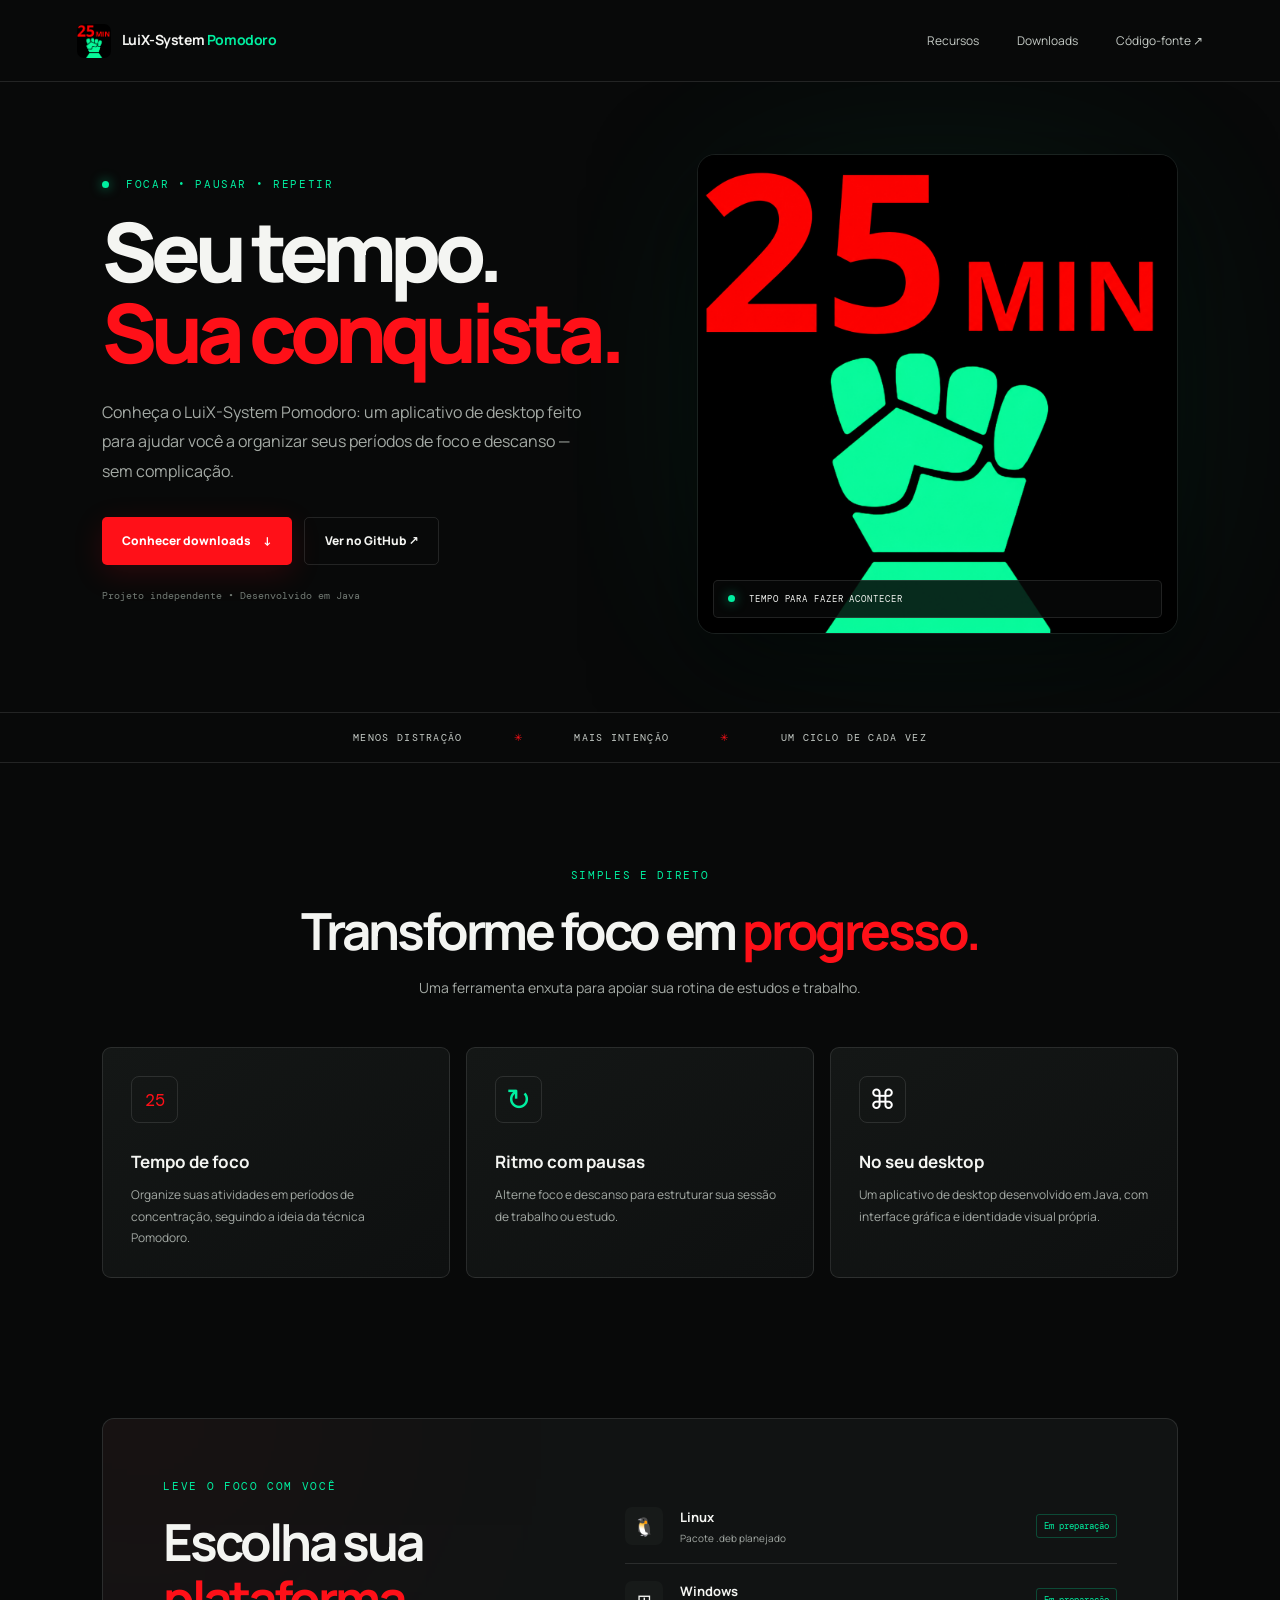
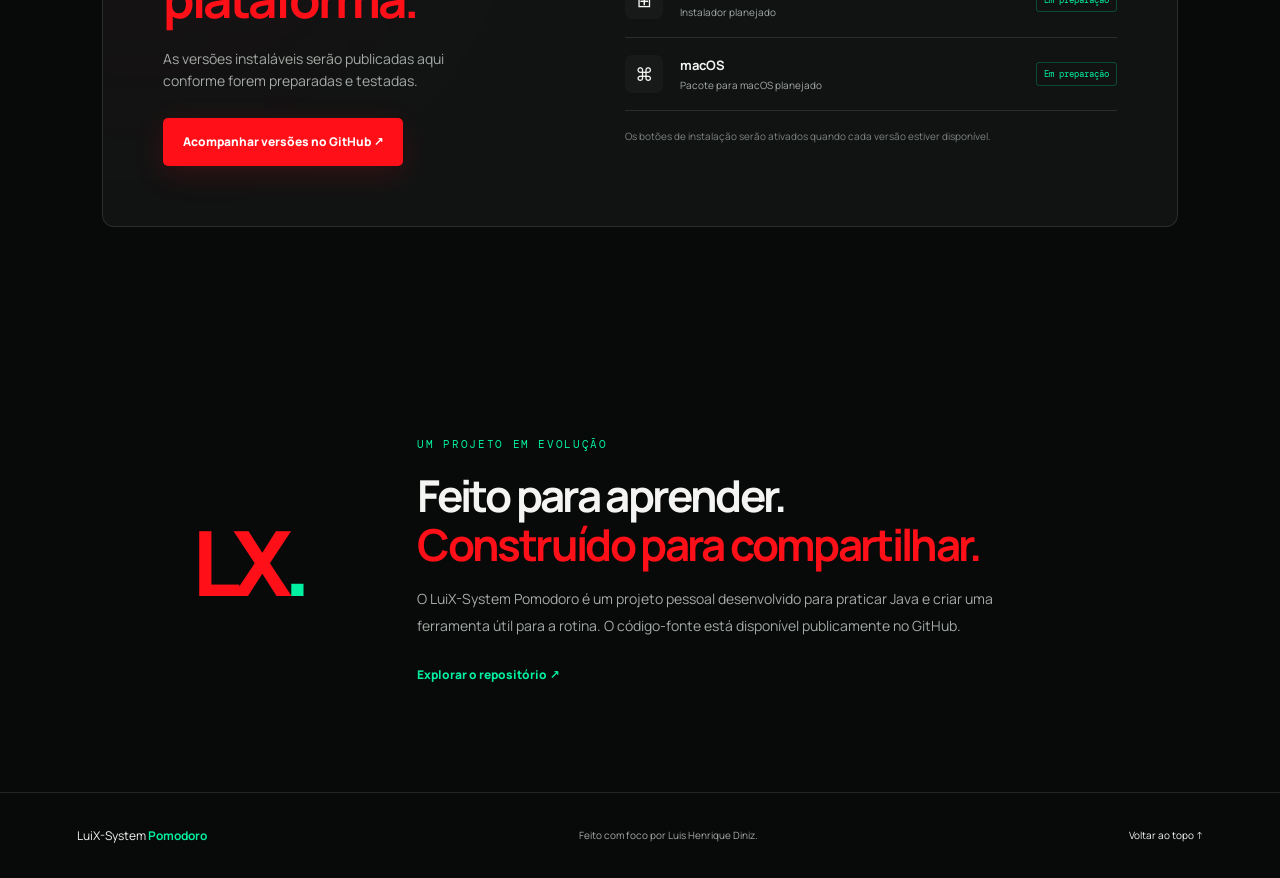
==== docs/index.html @ feabb0b0 "Add project website" ====
<!doctype html>
<html lang="pt-BR">
<head>
  <meta charset="utf-8">
  <meta name="viewport" content="width=device-width, initial-scale=1">
  <meta name="theme-color" content="#080909">
  <meta name="description" content="Conheça o LuiX-System Pomodoro: um aplicativo de desktop para organizar períodos de foco e pausa.">
  <title>LuiX-System Pomodoro — Foque no que importa</title>
  <link rel="icon" type="image/png" href="assets/logo.png">
  <link rel="stylesheet" href="style.css">
</head>
<body>
  <header class="topbar">
    <a class="brand" href="#inicio" aria-label="LuiX-System Pomodoro, início">
      <img src="assets/logo.png" alt="" class="brand-logo">
      <span>LuiX-System <b>Pomodoro</b></span>
    </a>
    <nav>
      <a href="#recursos">Recursos</a>
      <a href="#downloads">Downloads</a>
      <a href="https://github.com/richdiniz/Pomodoro" target="_blank" rel="noreferrer">Código-fonte ↗</a>
    </nav>
  </header>

  <main>
    <section class="hero" id="inicio">
      <div class="hero-copy">
        <p class="eyebrow"><span class="status-dot"></span> FOCAR • PAUSAR • REPETIR</p>
        <h1>Seu tempo.<br><span>Sua conquista.</span></h1>
        <p class="intro">Conheça o LuiX-System Pomodoro: um aplicativo de desktop feito para ajudar você a organizar seus períodos de foco e descanso — sem complicação.</p>
        <div class="hero-actions">
          <a class="button button-primary" href="#downloads">Conhecer downloads <span aria-hidden="true">↓</span></a>
          <a class="button button-secondary" href="https://github.com/richdiniz/Pomodoro" target="_blank" rel="noreferrer">Ver no GitHub ↗</a>
        </div>
        <p class="small-note">Projeto independente • Desenvolvido em Java</p>
      </div>
      <div class="hero-art" aria-label="Logo LuiX-System Pomodoro">
        <div class="art-glow"></div>
        <img src="assets/logo.png" alt="Logo do LuiX-System Pomodoro: 25 MIN em vermelho e um punho verde sobre fundo preto">
        <div class="art-caption"><span class="live-dot"></span> TEMPO PARA FAZER ACONTECER</div>
      </div>
    </section>

    <section class="ticker" aria-label="Lema do projeto">
      <span>MENOS DISTRAÇÃO</span><i>✳</i><span>MAIS INTENÇÃO</span><i>✳</i><span>UM CICLO DE CADA VEZ</span>
    </section>

    <section class="features section" id="recursos">
      <div class="section-heading">
        <p class="eyebrow">SIMPLES E DIRETO</p>
        <h2>Transforme foco em <span>progresso.</span></h2>
        <p>Uma ferramenta enxuta para apoiar sua rotina de estudos e trabalho.</p>
      </div>
      <div class="feature-grid">
        <article class="feature-card">
          <div class="feature-icon red">25</div>
          <h3>Tempo de foco</h3>
          <p>Organize suas atividades em períodos de concentração, seguindo a ideia da técnica Pomodoro.</p>
        </article>
        <article class="feature-card">
          <div class="feature-icon green">↻</div>
          <h3>Ritmo com pausas</h3>
          <p>Alterne foco e descanso para estruturar sua sessão de trabalho ou estudo.</p>
        </article>
        <article class="feature-card">
          <div class="feature-icon white">⌘</div>
          <h3>No seu desktop</h3>
          <p>Um aplicativo de desktop desenvolvido em Java, com interface gráfica e identidade visual própria.</p>
        </article>
      </div>
    </section>

    <section class="download-section section" id="downloads">
      <div class="download-panel">
        <div class="download-copy">
          <p class="eyebrow">LEVE O FOCO COM VOCÊ</p>
          <h2>Escolha sua<br><span>plataforma.</span></h2>
          <p>As versões instaláveis serão publicadas aqui conforme forem preparadas e testadas.</p>
          <a class="button button-primary" href="https://github.com/richdiniz/Pomodoro/releases" target="_blank" rel="noreferrer">Acompanhar versões no GitHub ↗</a>
        </div>
        <div class="platform-list">
          <div class="platform-row">
            <div class="platform-symbol">🐧</div><div><strong>Linux</strong><small>Pacote .deb planejado</small></div><span class="badge">Em preparação</span>
          </div>
          <div class="platform-row">
            <div class="platform-symbol">⊞</div><div><strong>Windows</strong><small>Instalador planejado</small></div><span class="badge">Em preparação</span>
          </div>
          <div class="platform-row">
            <div class="platform-symbol">⌘</div><div><strong>macOS</strong><small>Pacote para macOS planejado</small></div><span class="badge">Em preparação</span>
          </div>
          <p class="platform-footnote">Os botões de instalação serão ativados quando cada versão estiver disponível.</p>
        </div>
      </div>
    </section>

    <section class="about section">
      <div class="about-mark">LX<span>.</span></div>
      <div>
        <p class="eyebrow">UM PROJETO EM EVOLUÇÃO</p>
        <h2>Feito para aprender.<br><span>Construído para compartilhar.</span></h2>
        <p>O LuiX-System Pomodoro é um projeto pessoal desenvolvido para praticar Java e criar uma ferramenta útil para a rotina. O código-fonte está disponível publicamente no GitHub.</p>
        <a class="text-link" href="https://github.com/richdiniz/Pomodoro" target="_blank" rel="noreferrer">Explorar o repositório <span>↗</span></a>
      </div>
    </section>
  </main>

  <footer>
    <a class="footer-brand" href="#inicio">LuiX-System <b>Pomodoro</b></a>
    <span>Feito com foco por Luis Henrique Diniz.</span>
    <a href="#inicio">Voltar ao topo ↑</a>
  </footer>
</body>
</html>
---- docs/style.css ----
@import url('https://fonts.googleapis.com/css2?family=DM+Mono:wght@400;500&family=Manrope:wght@400;500;600;700;800&display=swap');

:root {
  --bg: #080909;
  --panel: #111313;
  --panel-2: #171a19;
  --text: #f4f5f2;
  --muted: #a4aaa5;
  --red: #ff1018;
  --green: #00efa0;
  --line: rgba(255,255,255,.11);
  --mono: "DM Mono", monospace;
  --sans: "Manrope", system-ui, sans-serif;
}
* { box-sizing: border-box; }
html { scroll-behavior: smooth; }
body { margin: 0; color: var(--text); background: var(--bg); font-family: var(--sans); line-height: 1.6; }
a { color: inherit; text-decoration: none; }
.topbar { height: 82px; display: flex; align-items: center; justify-content: space-between; padding: 0 clamp(22px, 6vw, 92px); border-bottom: 1px solid var(--line); }
.brand { display: flex; align-items: center; gap: 11px; font-size: 14px; letter-spacing: -.03em; font-weight: 700; }
.brand b, .footer-brand b { color: var(--green); }
.brand-logo { width: 34px; height: 34px; object-fit: cover; border-radius: 7px; }
nav { display: flex; gap: clamp(18px, 3vw, 38px); align-items: center; font-size: 12px; color: #c5cbc6; }
nav a:hover, footer a:hover, .text-link:hover { color: var(--green); }
.hero { min-height: 630px; display: grid; grid-template-columns: 1.05fr .95fr; align-items: center; gap: 5vw; padding: 72px clamp(22px, 8vw, 124px) 78px; overflow: hidden; }
.hero-copy { max-width: 590px; position: relative; z-index: 1; }
.eyebrow { font: 11px var(--mono); letter-spacing: .15em; color: var(--green); margin: 0 0 20px; }
.status-dot, .live-dot { display: inline-block; width: 7px; height: 7px; background: var(--green); border-radius: 50%; margin-right: 8px; box-shadow: 0 0 12px rgba(0,239,160,.7); }
h1 { font-size: clamp(48px, 6.4vw, 88px); letter-spacing: -.075em; line-height: .99; margin: 0 0 25px; font-weight: 800; }
h1 span, h2 span { color: var(--red); }
.intro { max-width: 480px; color: var(--muted); font-size: 16px; line-height: 1.85; }
.hero-actions { display: flex; flex-wrap: wrap; gap: 12px; margin-top: 30px; }
.button { display: inline-flex; align-items: center; justify-content: center; gap: 12px; min-height: 48px; padding: 0 20px; border-radius: 5px; font-size: 12px; font-weight: 800; transition: transform .2s, background .2s; }
.button:hover { transform: translateY(-2px); }
.button-primary { background: var(--red); color: white; box-shadow: 0 8px 30px rgba(255,16,24,.15); }
.button-primary:hover { background: #e80b13; }
.button-secondary { border: 1px solid var(--line); color: var(--text); }
.button-secondary:hover { border-color: var(--green); }
.small-note { color: #727a74; font: 10px var(--mono); margin-top: 24px; }
.hero-art { position: relative; max-width: 530px; justify-self: center; width: 100%; }
.hero-art img { position: relative; display: block; width: 100%; border-radius: 18px; border: 1px solid rgba(255,255,255,.08); box-shadow: 0 30px 100px rgba(0,0,0,.5); }
.art-glow { position: absolute; inset: 10% 10%; background: var(--green); filter: blur(100px); opacity: .12; }
.art-caption { position: absolute; bottom: 16px; left: 16px; right: 16px; background: rgba(8,9,9,.86); padding: 12px 14px; border: 1px solid var(--line); border-radius: 5px; font: 9px var(--mono); letter-spacing: .1em; }
.ticker { display: flex; align-items: center; justify-content: center; gap: clamp(12px, 4vw, 55px); padding: 18px 16px; border-block: 1px solid var(--line); color: #c6ccc7; font: 10px var(--mono); letter-spacing: .13em; }
.ticker i { color: var(--red); font-style: normal; }
.section { padding: 105px clamp(22px, 8vw, 124px); }
.section-heading { max-width: 680px; margin: 0 auto 48px; text-align: center; }
h2 { font-size: clamp(34px, 4vw, 54px); letter-spacing: -.06em; line-height: 1.12; margin: 0 0 17px; }
.section-heading > p:last-child, .download-copy > p:not(.eyebrow), .about div:last-child > p:not(.eyebrow) { color: var(--muted); font-size: 14px; }
.feature-grid { display: grid; grid-template-columns: repeat(3, 1fr); gap: 16px; max-width: 1100px; margin: auto; }
.feature-card { padding: 28px; background: linear-gradient(145deg, #141716, #0e1010); border: 1px solid var(--line); border-radius: 9px; }
.feature-icon { width: 47px; height: 47px; display: grid; place-items: center; border: 1px solid var(--line); border-radius: 8px; font: 17px var(--mono); margin-bottom: 25px; }
.feature-icon.red { color: var(--red); }
.feature-icon.green { color: var(--green); font-size: 30px; }
.feature-icon.white { color: white; font-size: 27px; }
.feature-card h3 { font-size: 17px; margin: 0 0 9px; }
.feature-card p { color: var(--muted); font-size: 12px; line-height: 1.8; margin: 0; }
.download-section { padding-top: 35px; }
.download-panel { max-width: 1100px; margin: auto; display: grid; grid-template-columns: .9fr 1.1fr; gap: 60px; padding: clamp(28px, 5vw, 60px); background: var(--panel); border: 1px solid var(--line); border-radius: 12px; position: relative; overflow: hidden; }
.download-panel::after { content: ""; position: absolute; width: 280px; height: 280px; background: var(--red); filter: blur(150px); opacity: .09; top: -150px; left: -100px; pointer-events: none; }
.download-copy, .platform-list { position: relative; z-index: 1; }
.download-copy h2 { margin-bottom: 20px; }
.download-copy > p:not(.eyebrow) { max-width: 340px; margin-bottom: 25px; }
.platform-list { align-self: center; }
.platform-row { display: grid; grid-template-columns: 42px 1fr auto; align-items: center; gap: 13px; padding: 17px 0; border-bottom: 1px solid var(--line); }
.platform-symbol { width: 38px; height: 38px; display: grid; place-items: center; background: var(--panel-2); border-radius: 7px; font-size: 18px; }
.platform-row strong, .platform-row small { display: block; }
.platform-row strong { font-size: 13px; }
.platform-row small { font-size: 10px; color: var(--muted); margin-top: 2px; }
.badge { border: 1px solid rgba(0,239,160,.25); color: var(--green); border-radius: 3px; padding: 5px 7px; font: 9px var(--mono); white-space: nowrap; }
.platform-footnote { color: #7e857f; font-size: 10px; margin-top: 17px; }
.about { display: grid; grid-template-columns: 180px 1fr; align-items: center; gap: 45px; max-width: 1100px; margin: auto; }
.about-mark { font-size: 90px; font-weight: 800; letter-spacing: -.1em; color: var(--red); line-height: 1; }
.about-mark span { color: var(--green); }
.about h2 { font-size: clamp(30px, 3.5vw, 44px); }
.about div:last-child > p:not(.eyebrow) { max-width: 650px; line-height: 1.9; }
.text-link { display: inline-block; color: var(--green); font-size: 12px; font-weight: 800; margin-top: 12px; }
footer { min-height: 86px; padding: 22px clamp(22px, 6vw, 92px); border-top: 1px solid var(--line); display: flex; align-items: center; justify-content: space-between; gap: 20px; color: var(--muted); font-size: 10px; }
.footer-brand { color: var(--text); font-size: 12px; }
footer a:last-child { color: var(--text); }

@media (max-width: 800px) {
  .topbar { height: auto; min-height: 74px; flex-wrap: wrap; gap: 14px; padding-block: 17px; }
  nav { width: 100%; justify-content: space-between; gap: 12px; font-size: 11px; }
  .hero { grid-template-columns: 1fr; padding-top: 65px; gap: 45px; }
  .hero-art { max-width: 440px; }
  .feature-grid { grid-template-columns: 1fr; }
  .download-panel { grid-template-columns: 1fr; gap: 30px; }
  .about { grid-template-columns: 1fr; gap: 22px; }
  .about-mark { font-size: 65px; }
}
@media (max-width: 480px) {
  .hero { padding-inline: 20px; }
  h1 { font-size: 54px; }
  .section { padding: 75px 20px; }
  .ticker { flex-wrap: wrap; gap: 10px; font-size: 8px; }
  .platform-row { grid-template-columns: 38px 1fr; }
  .badge { grid-column: 2; justify-self: start; }
  footer { flex-wrap: wrap; }
}
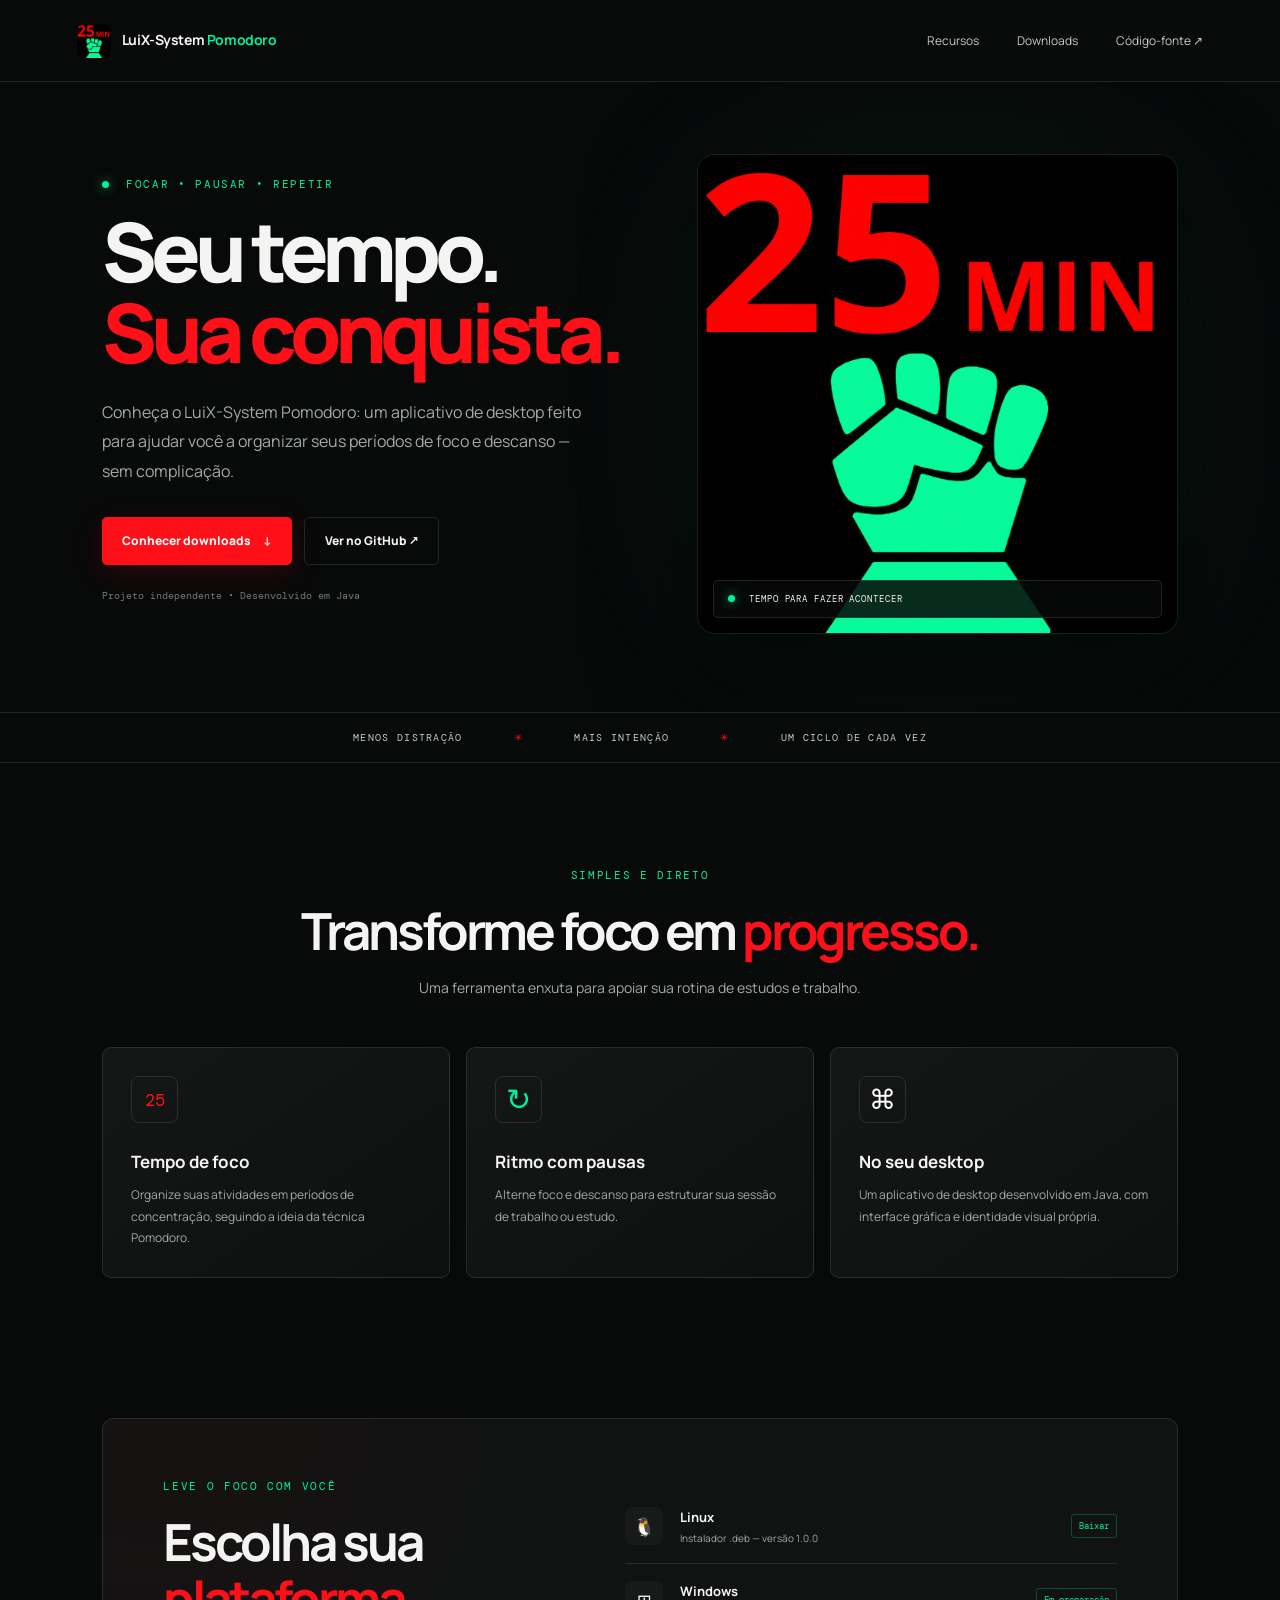
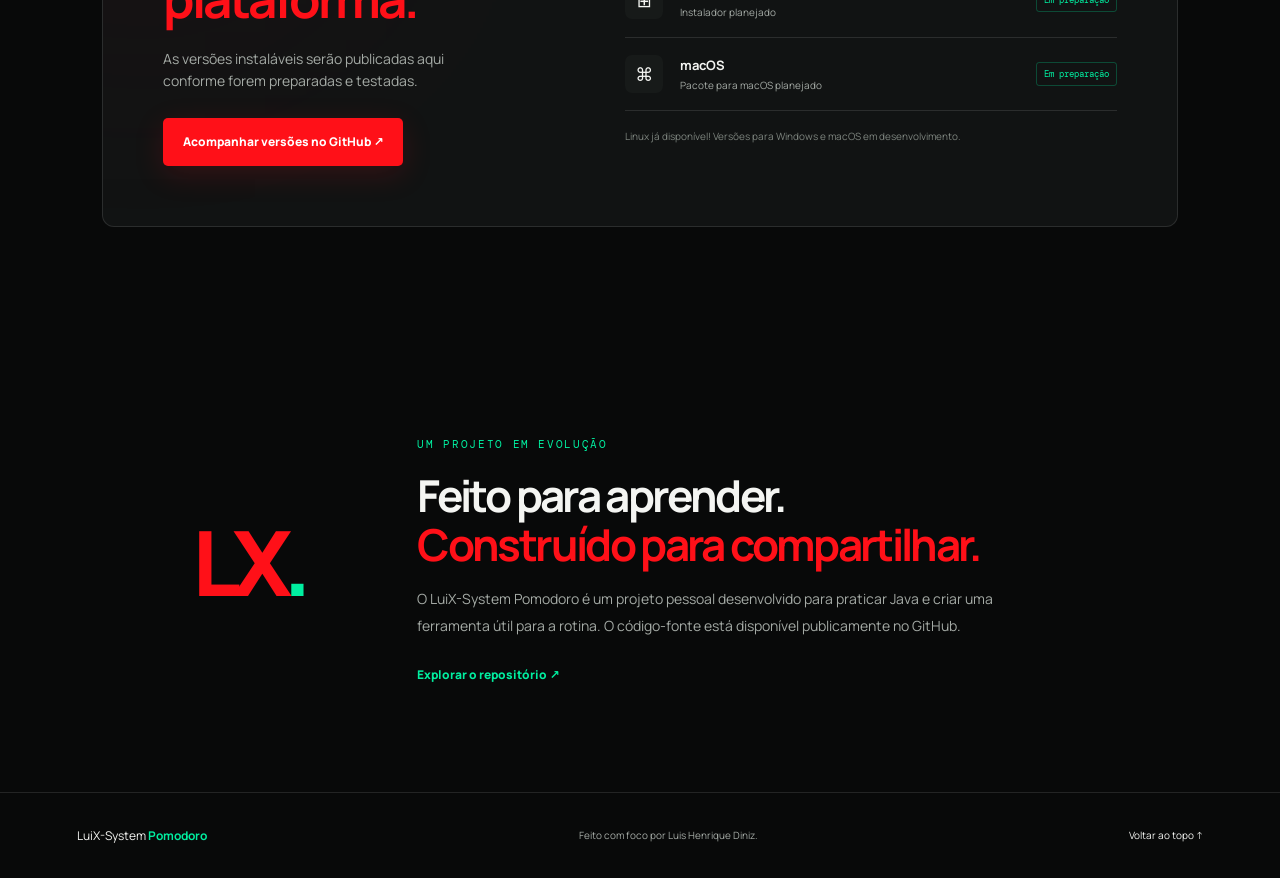
==== commit 2d391476: "Add Linux 1.0.0 download link" ====
--- a/docs/index.html
+++ b/docs/index.html
@@ -80,7 +80,8 @@
         </div>
         <div class="platform-list">
           <div class="platform-row">
-            <div class="platform-symbol">🐧</div><div><strong>Linux</strong><small>Pacote .deb planejado</small></div><span class="badge">Em preparação</span>
+            <div class="platform-symbol">🐧</div><div><strong>Linux</strong><small>Instalador .deb — versão 1.0.0</small></div>
+            <a class="badge" href="https://github.com/richdiniz/Pomodoro/releases/download/v1.0.0/luix-system-pomodoro_1.0.0_amd64.deb">Baixar</a>
           </div>
           <div class="platform-row">
             <div class="platform-symbol">⊞</div><div><strong>Windows</strong><small>Instalador planejado</small></div><span class="badge">Em preparação</span>
@@ -88,7 +89,7 @@
           <div class="platform-row">
             <div class="platform-symbol">⌘</div><div><strong>macOS</strong><small>Pacote para macOS planejado</small></div><span class="badge">Em preparação</span>
           </div>
-          <p class="platform-footnote">Os botões de instalação serão ativados quando cada versão estiver disponível.</p>
+          <p class="platform-footnote">Linux já disponível! Versões para Windows e macOS em desenvolvimento.</p>
         </div>
       </div>
     </section>
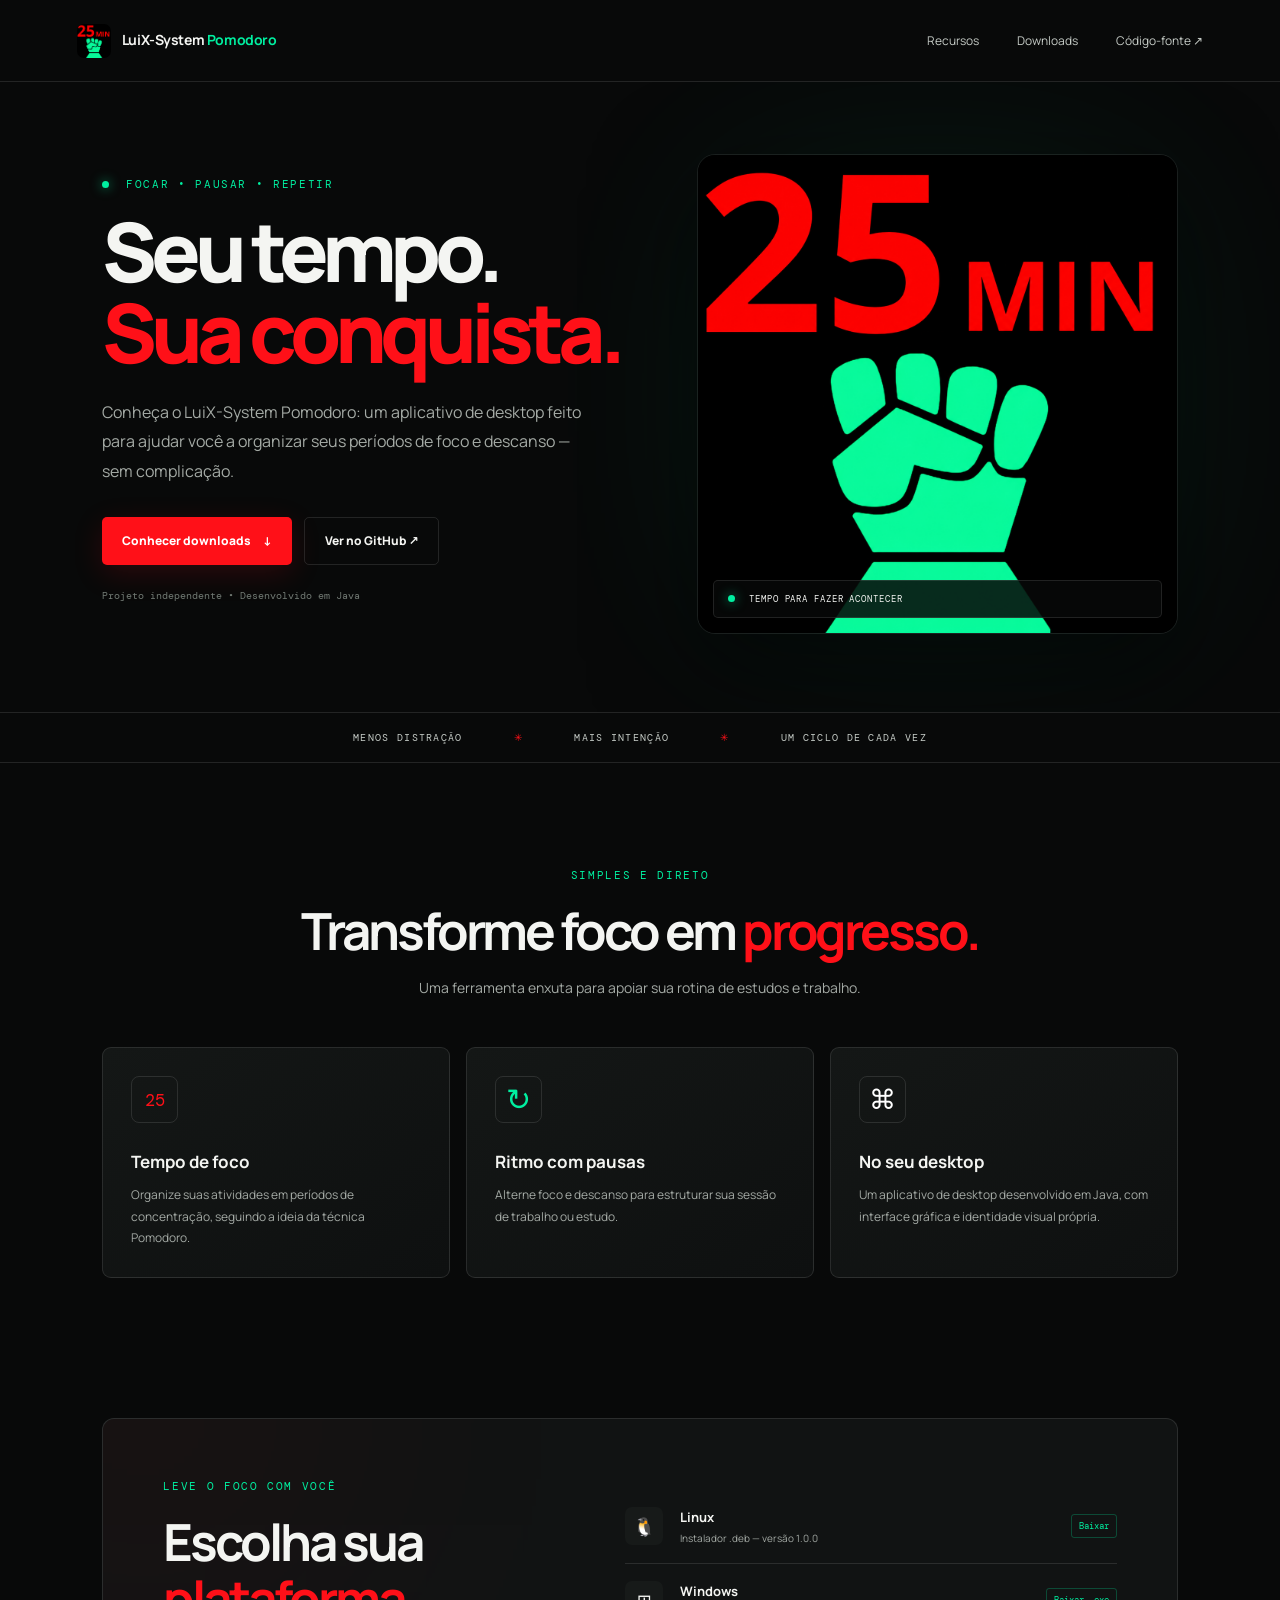
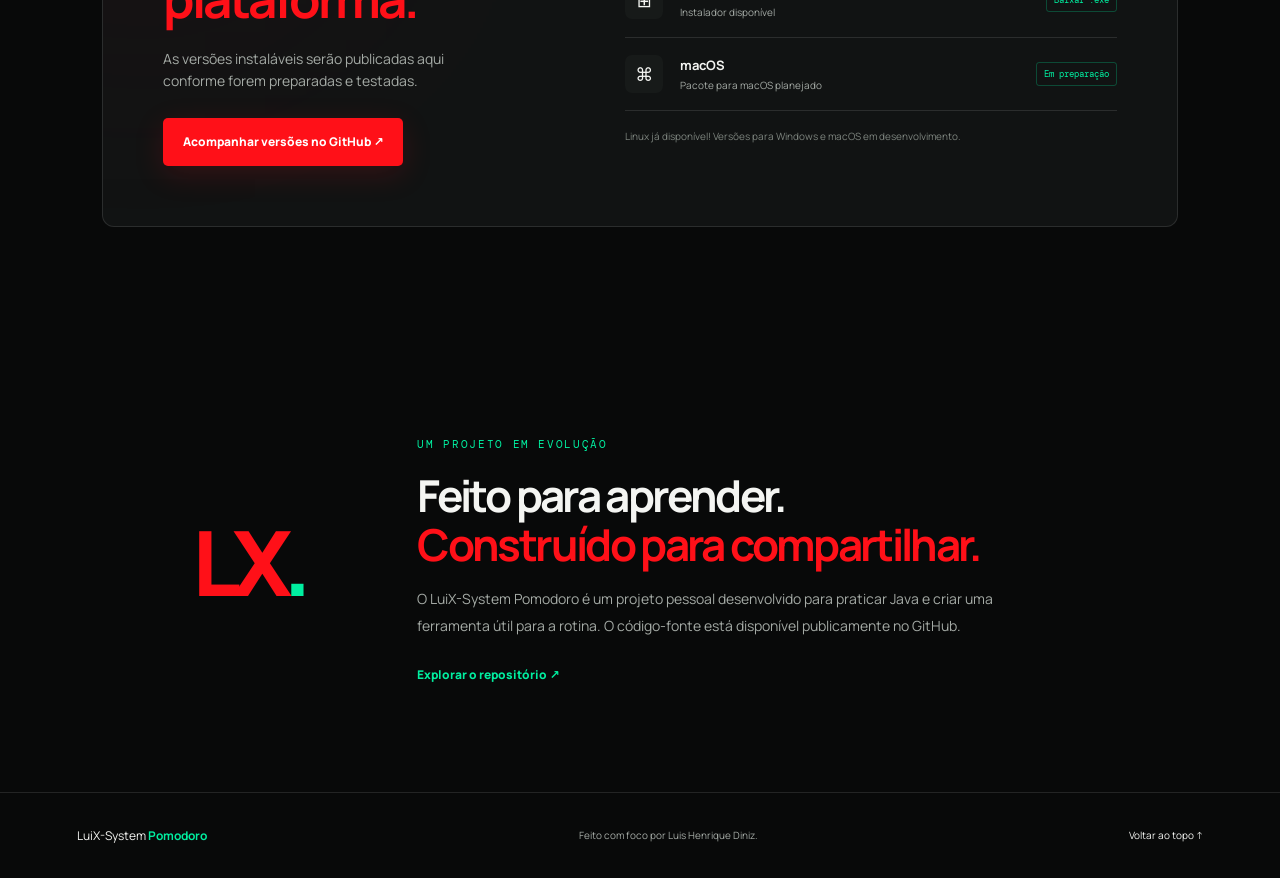
==== commit d599b796: "Add Windows installer download" ====
--- a/docs/index.html
+++ b/docs/index.html
@@ -84,7 +84,14 @@
             <a class="badge" href="https://github.com/richdiniz/Pomodoro/releases/download/v1.0.0/luix-system-pomodoro_1.0.0_amd64.deb">Baixar</a>
           </div>
           <div class="platform-row">
-            <div class="platform-symbol">⊞</div><div><strong>Windows</strong><small>Instalador planejado</small></div><span class="badge">Em preparação</span>
+            <div class="platform-symbol">⊞</div>
+            <div>
+              <strong>Windows</strong>
+              <small>Instalador disponível</small>
+            </div>
+            <a class="badge" href="https://github.com/richdiniz/Pomodoro/releases/download/v1.0.0/LuiX-System-Pomodoro-1.0.0.exe">
+              Baixar .exe
+            </a>
           </div>
           <div class="platform-row">
             <div class="platform-symbol">⌘</div><div><strong>macOS</strong><small>Pacote para macOS planejado</small></div><span class="badge">Em preparação</span>
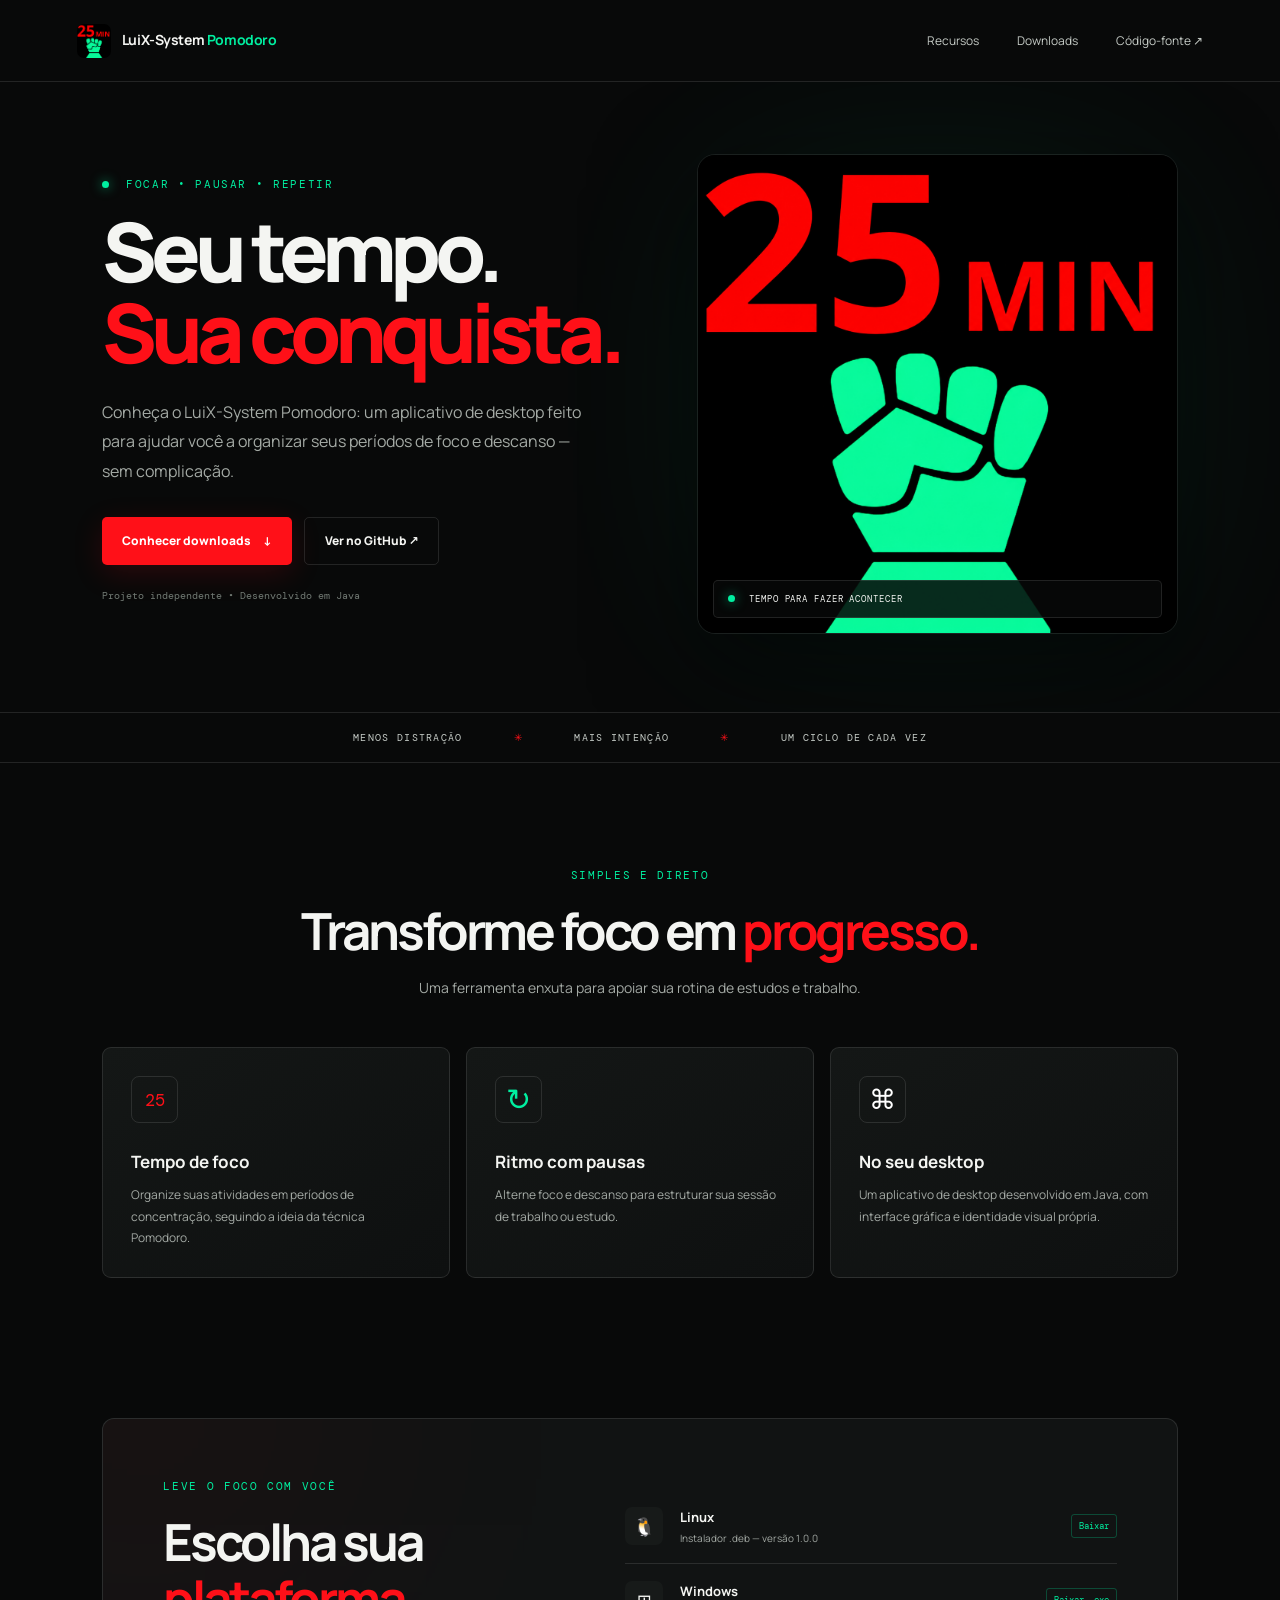
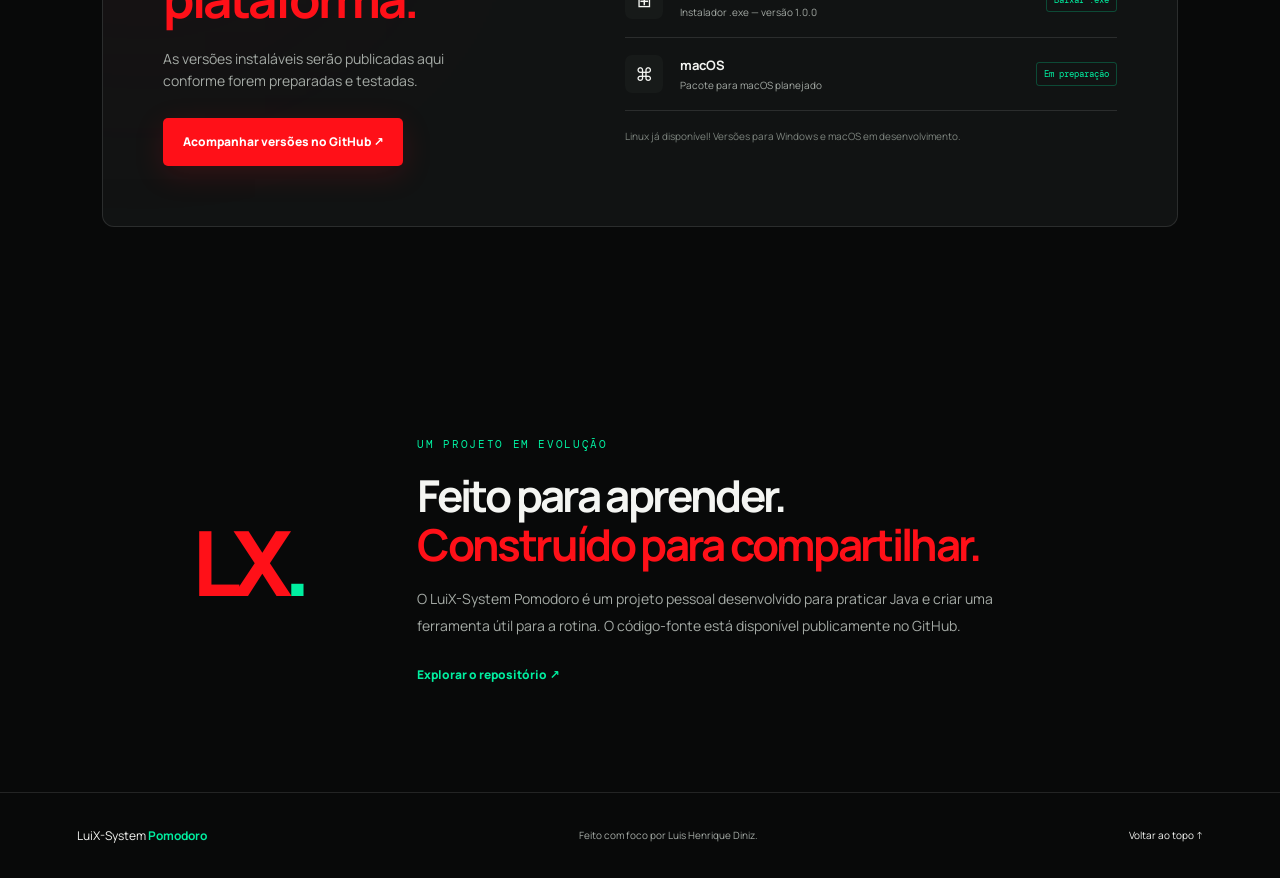
==== commit 4e4790c5: "Add Windows installer download" ====
--- a/docs/index.html
+++ b/docs/index.html
@@ -84,14 +84,8 @@
             <a class="badge" href="https://github.com/richdiniz/Pomodoro/releases/download/v1.0.0/luix-system-pomodoro_1.0.0_amd64.deb">Baixar</a>
           </div>
           <div class="platform-row">
-            <div class="platform-symbol">⊞</div>
-            <div>
-              <strong>Windows</strong>
-              <small>Instalador disponível</small>
-            </div>
-            <a class="badge" href="https://github.com/richdiniz/Pomodoro/releases/download/v1.0.0/LuiX-System-Pomodoro-1.0.0.exe">
-              Baixar .exe
-            </a>
+            <div class="platform-symbol">⊞</div><div><strong>Windows</strong><small>Instalador .exe — versão 1.0.0</small></div>
+            <a class="badge" href="https://github.com/richdiniz/Pomodoro/releases/download/v1.0.0/LuiX-System-Pomodoro-1.0.0.exe">Baixar .exe</a>
           </div>
           <div class="platform-row">
             <div class="platform-symbol">⌘</div><div><strong>macOS</strong><small>Pacote para macOS planejado</small></div><span class="badge">Em preparação</span>
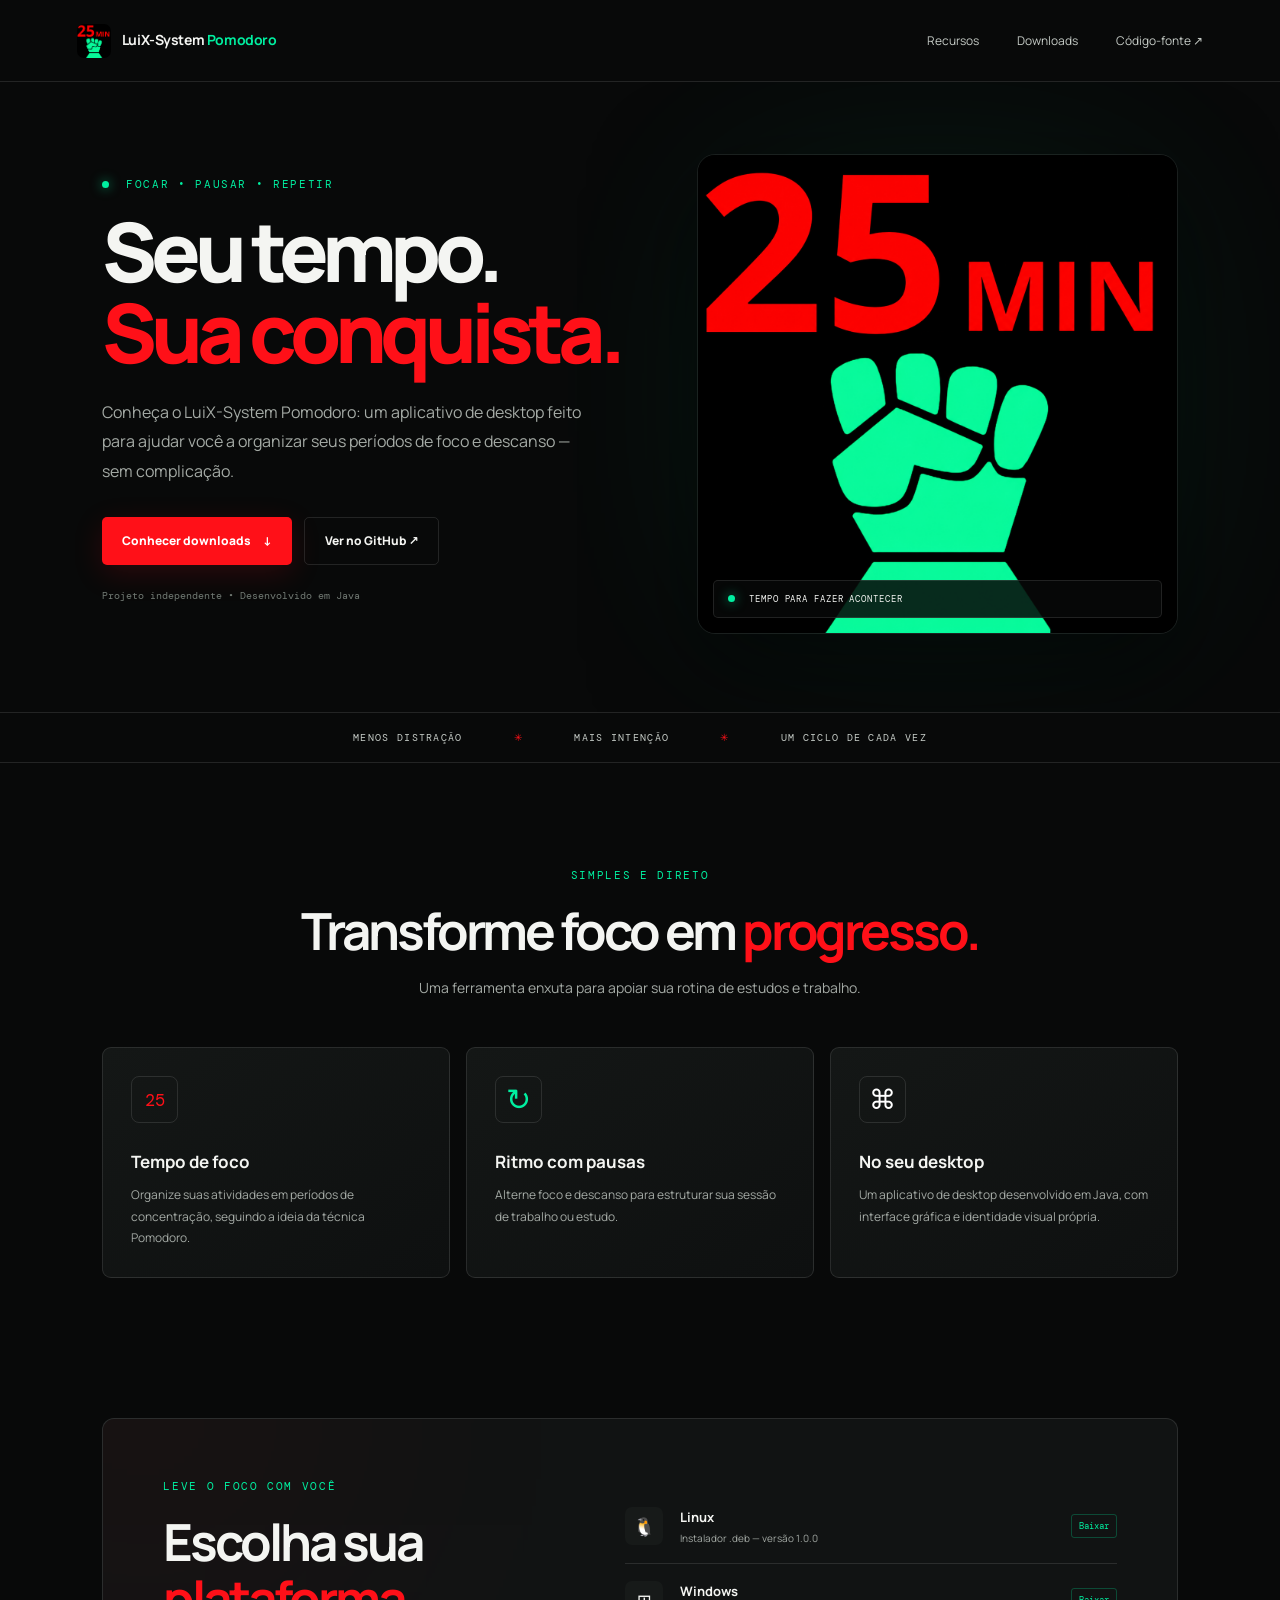
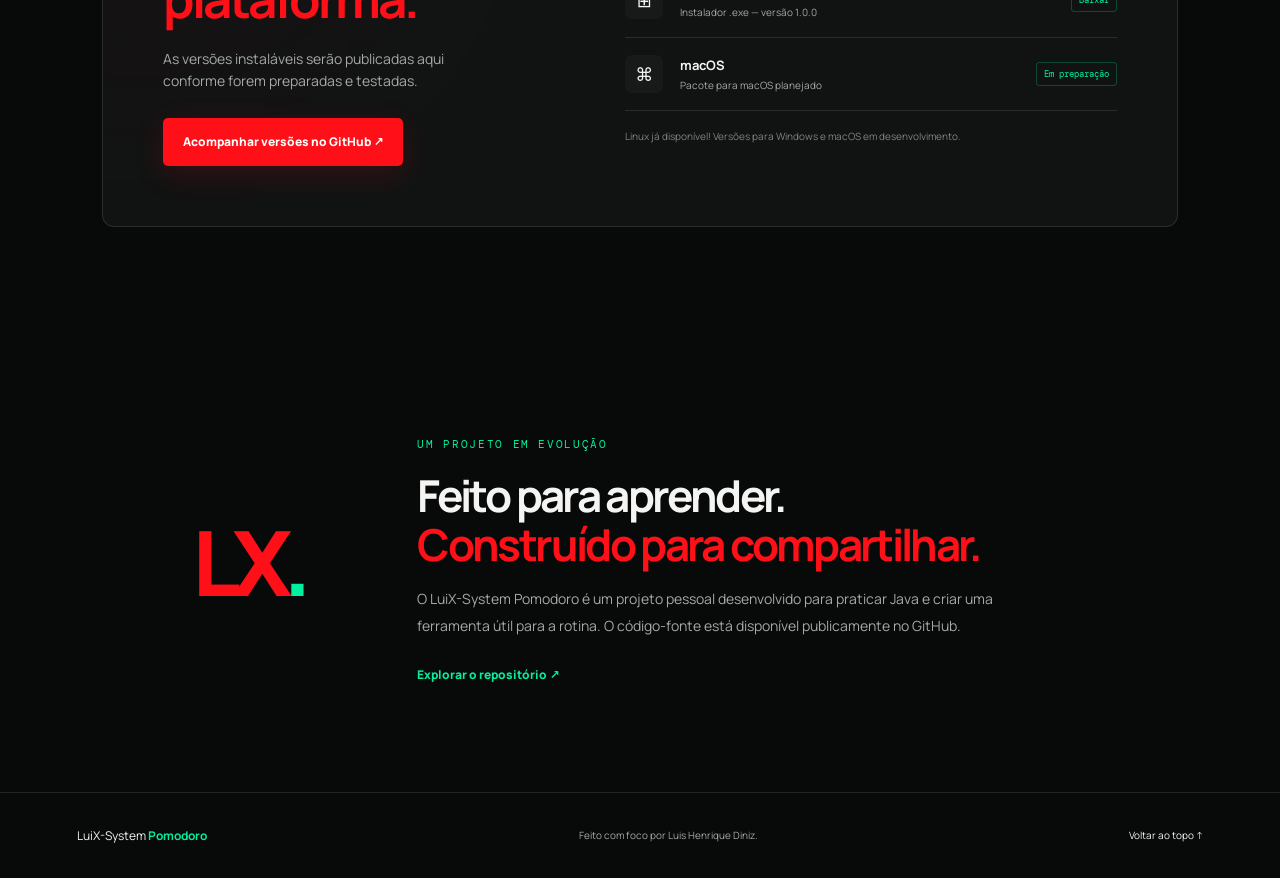
==== commit 13ba033a: "Add Windows installer download" ====
--- a/docs/index.html
+++ b/docs/index.html
@@ -85,7 +85,7 @@
           </div>
           <div class="platform-row">
             <div class="platform-symbol">⊞</div><div><strong>Windows</strong><small>Instalador .exe — versão 1.0.0</small></div>
-            <a class="badge" href="https://github.com/richdiniz/Pomodoro/releases/download/v1.0.0/LuiX-System-Pomodoro-1.0.0.exe">Baixar .exe</a>
+            <a class="badge" href="https://github.com/richdiniz/Pomodoro/releases/download/v1.0.0/LuiX-System-Pomodoro-1.0.0.exe">Baixar</a>
           </div>
           <div class="platform-row">
             <div class="platform-symbol">⌘</div><div><strong>macOS</strong><small>Pacote para macOS planejado</small></div><span class="badge">Em preparação</span>
